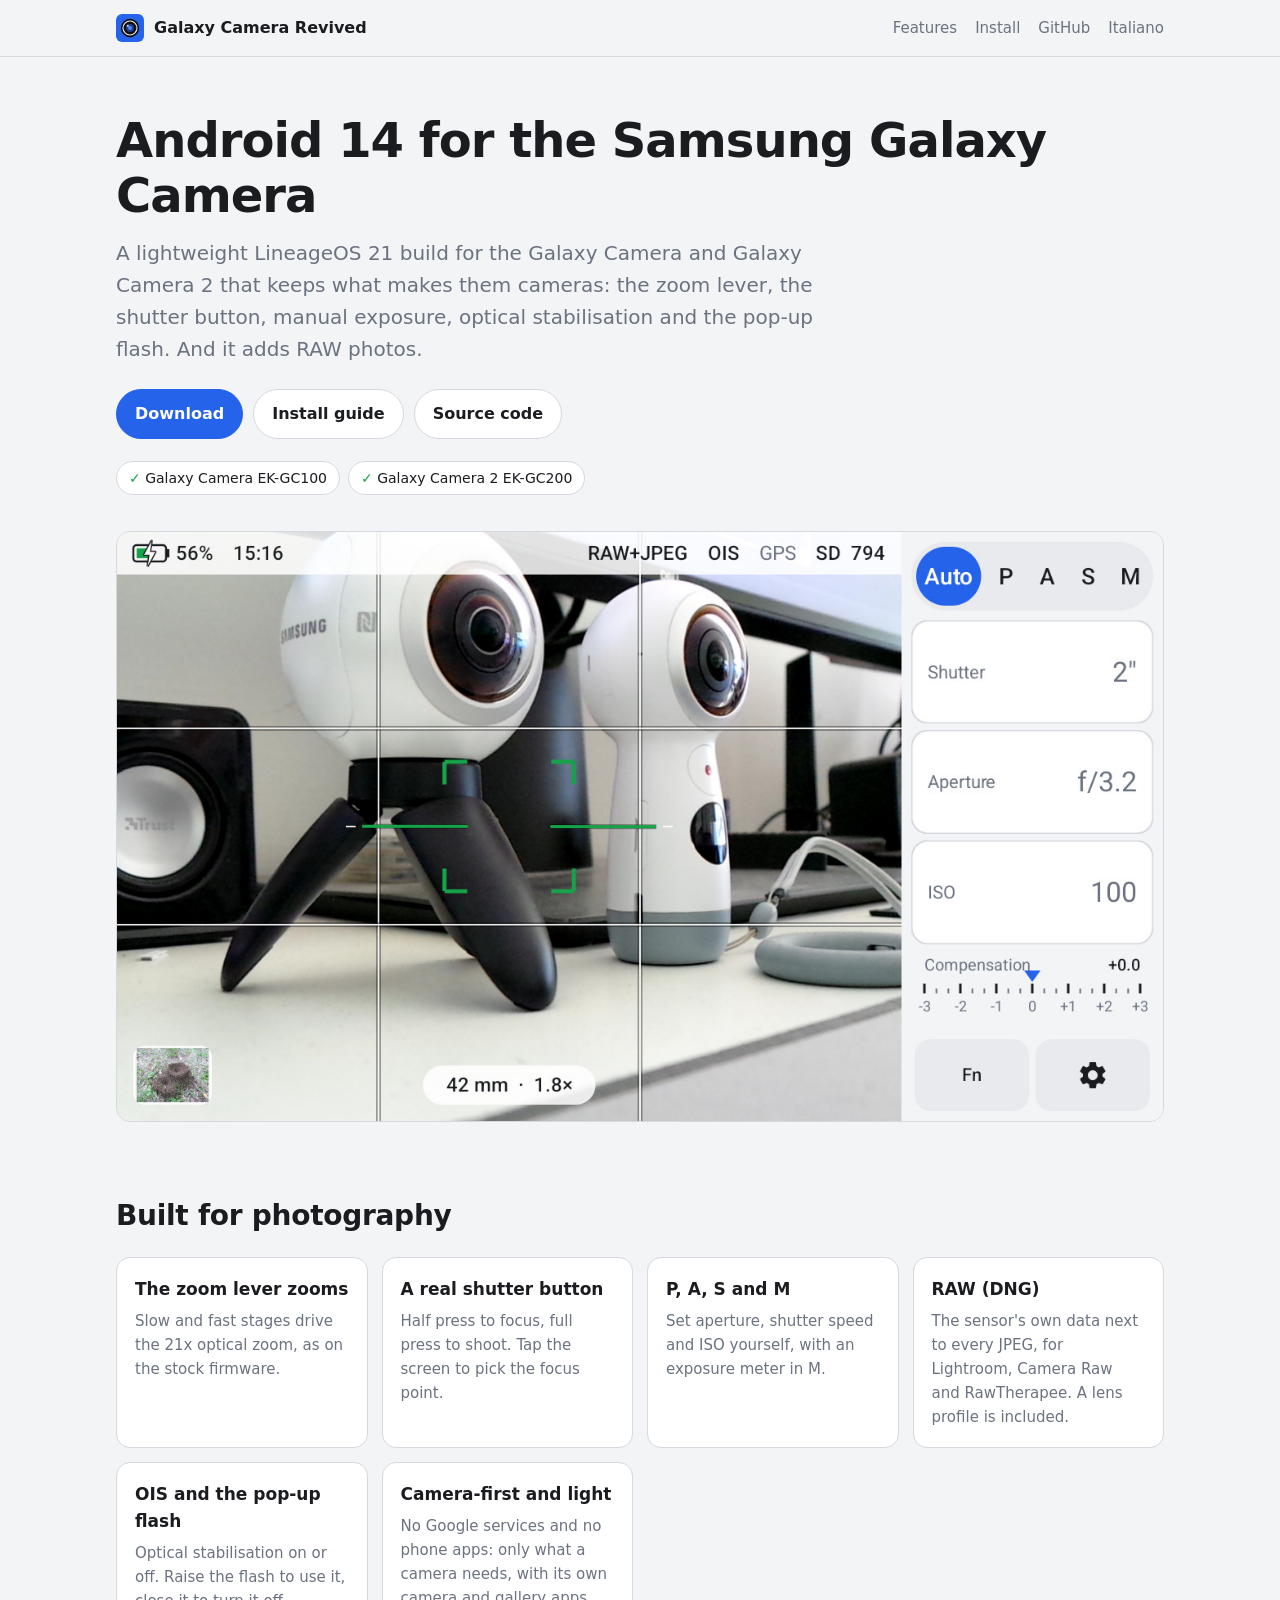
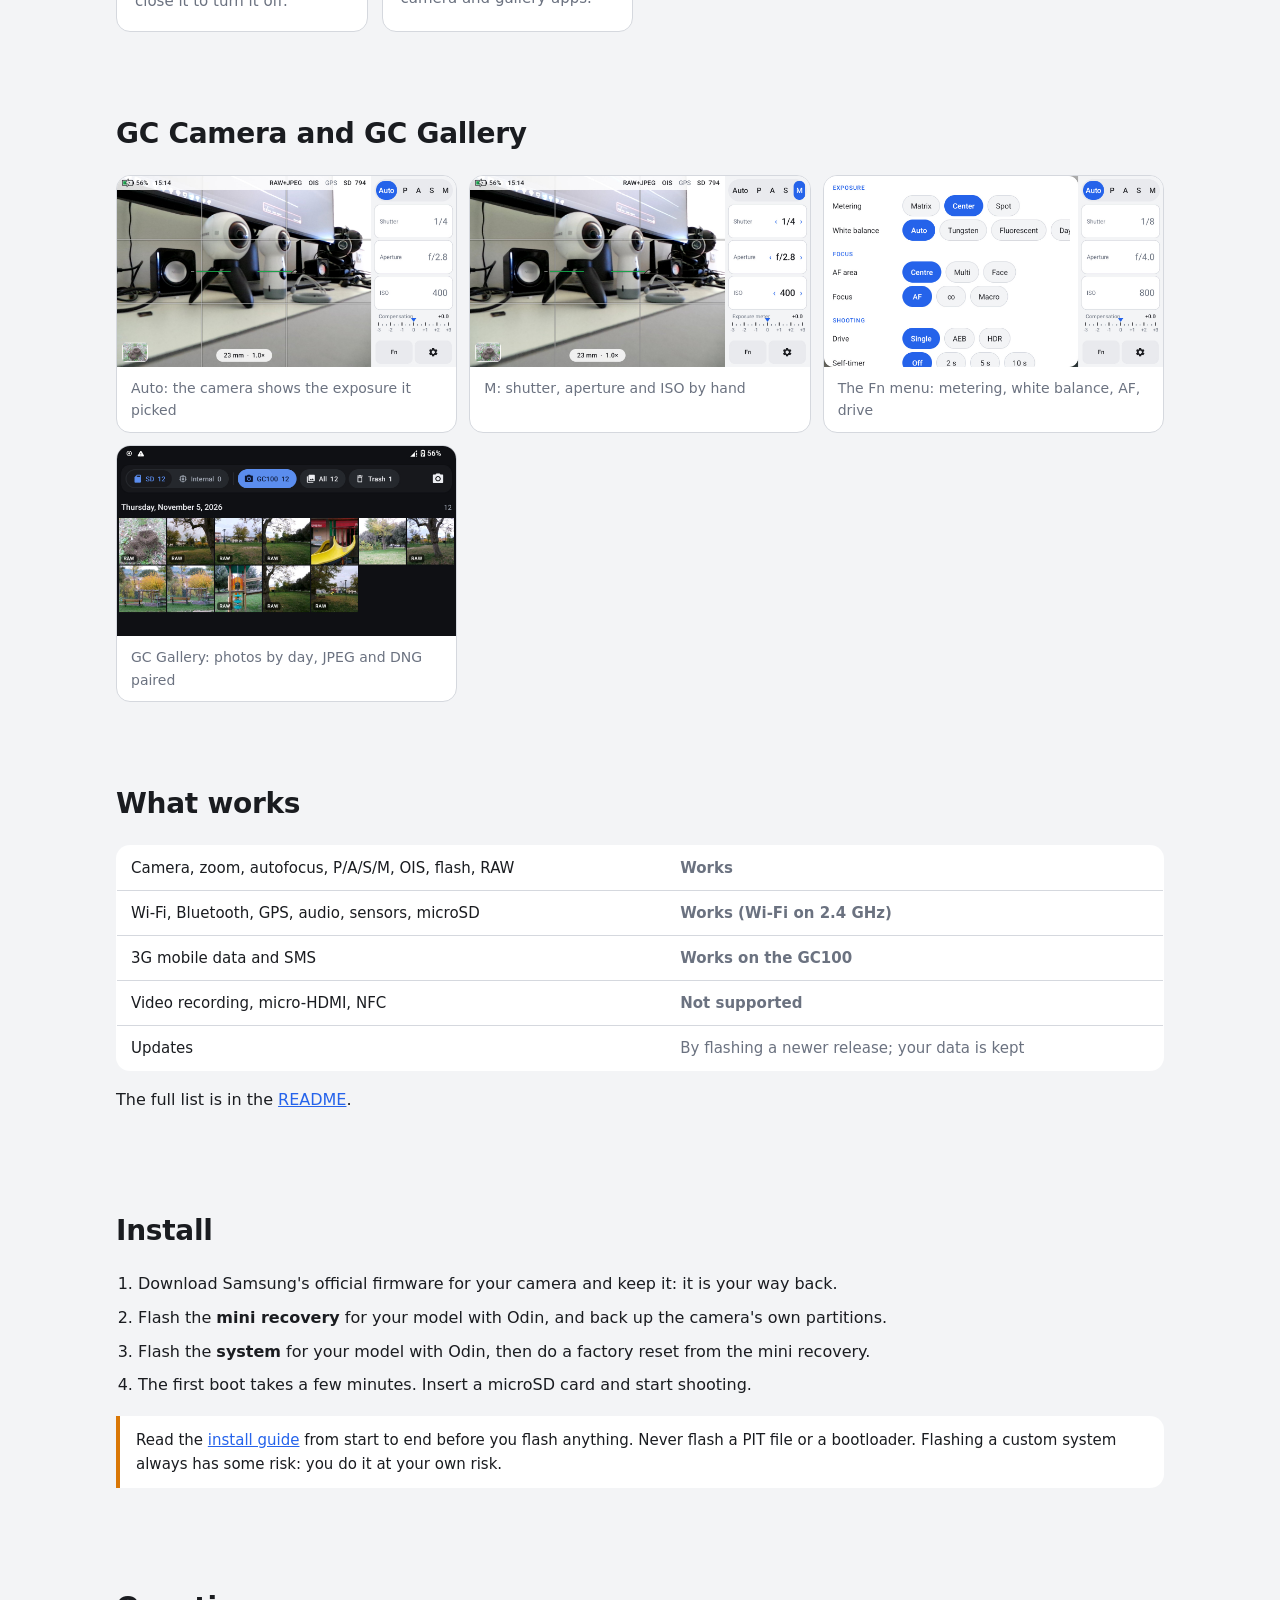
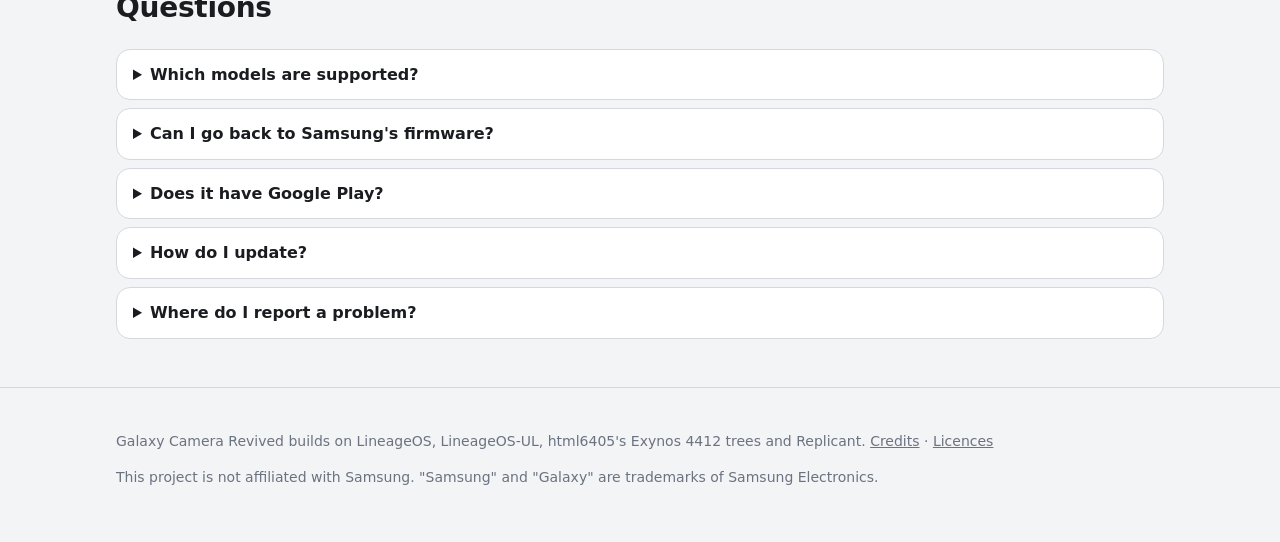
==== docs/index.html @ e8f49c90 "GitHub Pages site (English and Italian) and the social preview docs/index.html and docs/it/index.htm" ====
<!doctype html>
<html lang="en">
<head>
<meta charset="utf-8">
<meta name="viewport" content="width=device-width, initial-scale=1">
<title>Galaxy Camera Revived: Android 14 for the Samsung Galaxy Camera (EK-GC100, EK-GC200)</title>
<meta name="description" content="A free custom ROM that brings Android 14 (LineageOS 21) to the Samsung Galaxy Camera EK-GC100 and Galaxy Camera 2 EK-GC200: 21x optical zoom with the zoom lever, P/A/S/M, OIS, pop-up flash and RAW (DNG) photos.">
<link rel="canonical" href="https://simoneluconi.github.io/GalaxyCameraRevived/">
<link rel="alternate" hreflang="en" href="https://simoneluconi.github.io/GalaxyCameraRevived/">
<link rel="alternate" hreflang="it" href="https://simoneluconi.github.io/GalaxyCameraRevived/it/">
<link rel="alternate" hreflang="x-default" href="https://simoneluconi.github.io/GalaxyCameraRevived/">
<link rel="icon" href="icon.svg" type="image/svg+xml">
<link rel="stylesheet" href="style.css">
<meta property="og:type" content="website">
<meta property="og:title" content="Galaxy Camera Revived: Android 14 for the Samsung Galaxy Camera">
<meta property="og:description" content="LineageOS 21 for the Galaxy Camera EK-GC100 and Galaxy Camera 2 EK-GC200: 21x zoom, manual modes, OIS, RAW (DNG).">
<meta property="og:url" content="https://simoneluconi.github.io/GalaxyCameraRevived/">
<meta property="og:image" content="https://simoneluconi.github.io/GalaxyCameraRevived/social-preview.png">
<meta property="og:image:width" content="1280">
<meta property="og:image:height" content="640">
<meta property="og:locale" content="en_US">
<meta property="og:locale:alternate" content="it_IT">
<meta name="twitter:card" content="summary_large_image">
<meta name="twitter:title" content="Galaxy Camera Revived: Android 14 for the Samsung Galaxy Camera">
<meta name="twitter:description" content="LineageOS 21 for the EK-GC100 and EK-GC200: 21x zoom, manual modes, OIS, RAW (DNG).">
<meta name="twitter:image" content="https://simoneluconi.github.io/GalaxyCameraRevived/social-preview.png">
<script type="application/ld+json">
{
  "@context": "https://schema.org",
  "@type": "SoftwareApplication",
  "name": "Galaxy Camera Revived",
  "description": "A custom ROM (LineageOS 21, Android 14) for the Samsung Galaxy Camera EK-GC100 and Galaxy Camera 2 EK-GC200, with its own camera and gallery apps and RAW (DNG) support.",
  "applicationCategory": "OperatingSystem",
  "operatingSystem": "Android 14 (LineageOS 21)",
  "softwareVersion": "20261112",
  "url": "https://simoneluconi.github.io/GalaxyCameraRevived/",
  "downloadUrl": "https://github.com/simoneluconi/GalaxyCameraRevived/releases/latest",
  "codeRepository": "https://github.com/simoneluconi/GalaxyCameraRevived",
  "offers": { "@type": "Offer", "price": "0", "priceCurrency": "EUR" },
  "author": { "@type": "Person", "name": "Simone Luconi", "url": "https://github.com/simoneluconi" }
}
</script>
<script type="application/ld+json">
{
  "@context": "https://schema.org",
  "@type": "FAQPage",
  "mainEntity": [
    { "@type": "Question", "name": "Which Galaxy Camera models are supported?",
      "acceptedAnswer": { "@type": "Answer", "text": "The Galaxy Camera EK-GC100 and the Galaxy Camera 2 EK-GC200. Each has its own files. The GC110 and GC120 are not supported." } },
    { "@type": "Question", "name": "Can I go back to Samsung's firmware?",
      "acceptedAnswer": { "@type": "Answer", "text": "Yes. Samsung's official firmware can be flashed back with Odin at any time. The install guide explains how, and asks you to back up the camera's own partitions first." } },
    { "@type": "Question", "name": "Does it have Google Play?",
      "acceptedAnswer": { "@type": "Answer", "text": "No. There are no Google services and no app store; other apps install as APK files." } },
    { "@type": "Question", "name": "How do I update?",
      "acceptedAnswer": { "@type": "Answer", "text": "Flash the new system package for your model with Odin. Photos, apps and settings are kept." } },
    { "@type": "Question", "name": "Can it shoot RAW?",
      "acceptedAnswer": { "@type": "Answer", "text": "Yes. GC Camera can save a DNG next to every JPEG. The DNGs open in Lightroom, Camera Raw and RawTherapee, and a lens profile is provided." } }
  ]
}
</script>
</head>
<body>
<header class="top">
  <div class="wrap">
    <a class="brand" href="./"><img src="icon.svg" alt="">Galaxy Camera Revived</a>
    <nav>
      <a class="hide-sm" href="#features">Features</a>
      <a class="hide-sm" href="#install">Install</a>
      <a href="https://github.com/simoneluconi/GalaxyCameraRevived">GitHub</a>
      <a href="it/" hreflang="it" lang="it">Italiano</a>
    </nav>
  </div>
</header>

<main class="wrap">
  <section class="hero">
    <h1>Android 14 for the Samsung Galaxy Camera</h1>
    <p class="lead">A lightweight LineageOS 21 build for the Galaxy Camera and Galaxy Camera 2 that keeps what makes them cameras: the zoom lever, the shutter button, manual exposure, optical stabilisation and the pop-up flash. And it adds RAW photos.</p>
    <div class="buttons">
      <a class="btn primary" href="https://github.com/simoneluconi/GalaxyCameraRevived/releases/latest">Download</a>
      <a class="btn" href="https://github.com/simoneluconi/GalaxyCameraRevived/blob/main/docs/INSTALL.md">Install guide</a>
      <a class="btn" href="https://github.com/simoneluconi/GalaxyCameraRevived">Source code</a>
    </div>
    <div class="models">
      <span class="chip"><b>✓</b> Galaxy Camera EK-GC100</span>
      <span class="chip"><b>✓</b> Galaxy Camera 2 EK-GC200</span>
    </div>
    <div class="shot-hero"><img src="screenshots/camera-zoom.jpg" alt="GC Camera zoomed in with focus locked, on a Galaxy Camera running Galaxy Camera Revived" width="1280" height="720"></div>
  </section>

  <section id="features">
    <h2>Built for photography</h2>
    <div class="grid">
      <div class="card"><h3>The zoom lever zooms</h3><p>Slow and fast stages drive the 21x optical zoom, as on the stock firmware.</p></div>
      <div class="card"><h3>A real shutter button</h3><p>Half press to focus, full press to shoot. Tap the screen to pick the focus point.</p></div>
      <div class="card"><h3>P, A, S and M</h3><p>Set aperture, shutter speed and ISO yourself, with an exposure meter in M.</p></div>
      <div class="card"><h3>RAW (DNG)</h3><p>The sensor's own data next to every JPEG, for Lightroom, Camera Raw and RawTherapee. A lens profile is included.</p></div>
      <div class="card"><h3>OIS and the pop-up flash</h3><p>Optical stabilisation on or off. Raise the flash to use it, close it to turn it off.</p></div>
      <div class="card"><h3>Camera-first and light</h3><p>No Google services and no phone apps: only what a camera needs, with its own camera and gallery apps.</p></div>
    </div>
  </section>

  <section id="screenshots">
    <h2>GC Camera and GC Gallery</h2>
    <div class="shots">
      <figure><img src="screenshots/camera-auto.jpg" alt="GC Camera in Auto mode" loading="lazy" width="1280" height="720"><figcaption>Auto: the camera shows the exposure it picked</figcaption></figure>
      <figure><img src="screenshots/camera-manual.jpg" alt="GC Camera in manual mode" loading="lazy" width="1280" height="720"><figcaption>M: shutter, aperture and ISO by hand</figcaption></figure>
      <figure><img src="screenshots/camera-fn.jpg" alt="The Fn menu of GC Camera" loading="lazy" width="1280" height="720"><figcaption>The Fn menu: metering, white balance, AF, drive</figcaption></figure>
      <figure><img src="screenshots/gallery-grid.jpg" alt="GC Gallery photo grid" loading="lazy" width="1280" height="720"><figcaption>GC Gallery: photos by day, JPEG and DNG paired</figcaption></figure>
    </div>
  </section>

  <section id="status">
    <h2>What works</h2>
    <table class="status">
      <tr><td>Camera, zoom, autofocus, P/A/S/M, OIS, flash, RAW</td><td class="ok">Works</td></tr>
      <tr><td>Wi-Fi, Bluetooth, GPS, audio, sensors, microSD</td><td class="ok">Works (Wi-Fi on 2.4 GHz)</td></tr>
      <tr><td>3G mobile data and SMS</td><td class="ok">Works on the GC100</td></tr>
      <tr><td>Video recording, micro-HDMI, NFC</td><td class="no">Not supported</td></tr>
      <tr><td>Updates</td><td>By flashing a newer release; your data is kept</td></tr>
    </table>
    <p>The full list is in the <a href="https://github.com/simoneluconi/GalaxyCameraRevived#what-works">README</a>.</p>
  </section>

  <section id="install">
    <h2>Install</h2>
    <ol class="steps">
      <li>Download Samsung's official firmware for your camera and keep it: it is your way back.</li>
      <li>Flash the <b>mini recovery</b> for your model with Odin, and back up the camera's own partitions.</li>
      <li>Flash the <b>system</b> for your model with Odin, then do a factory reset from the mini recovery.</li>
      <li>The first boot takes a few minutes. Insert a microSD card and start shooting.</li>
    </ol>
    <div class="note">Read the <a href="https://github.com/simoneluconi/GalaxyCameraRevived/blob/main/docs/INSTALL.md">install guide</a> from start to end before you flash anything. Never flash a PIT file or a bootloader. Flashing a custom system always has some risk: you do it at your own risk.</div>
  </section>

  <section id="faq">
    <h2>Questions</h2>
    <details><summary>Which models are supported?</summary><p>The Galaxy Camera EK-GC100 and the Galaxy Camera 2 EK-GC200. Each has its own files: never flash one model's files on the other. The GC110 and GC120 are not supported.</p></details>
    <details><summary>Can I go back to Samsung's firmware?</summary><p>Yes, with Odin, at any time. The install guide explains how.</p></details>
    <details><summary>Does it have Google Play?</summary><p>No. There are no Google services and no app store; other apps install as APK files.</p></details>
    <details><summary>How do I update?</summary><p>Flash the new system package for your model with Odin. Photos, apps and settings are kept.</p></details>
    <details><summary>Where do I report a problem?</summary><p>Open an <a href="https://github.com/simoneluconi/GalaxyCameraRevived/issues">issue on GitHub</a>, with your model and the steps that lead to it.</p></details>
  </section>
</main>

<footer>
  <div class="wrap">
    <p>Galaxy Camera Revived builds on LineageOS, LineageOS-UL, html6405's Exynos 4412 trees and Replicant. <a href="https://github.com/simoneluconi/GalaxyCameraRevived#credits">Credits</a> · <a href="https://github.com/simoneluconi/GalaxyCameraRevived#licences">Licences</a></p>
    <p>This project is not affiliated with Samsung. "Samsung" and "Galaxy" are trademarks of Samsung Electronics.</p>
  </div>
</footer>
</body>
</html>
---- docs/style.css ----
:root {
  --bg: #f3f4f6;
  --surface: #ffffff;
  --surface-2: #e8eaee;
  --text: #1a1c20;
  --muted: #6b7280;
  --line: #d5d8de;
  --accent: #2563eb;
  --on-accent: #ffffff;
  --ok: #16a34a;
  --warn: #d97706;
  --radius: 14px;
  --max: 1080px;
}
@media (prefers-color-scheme: dark) {
  :root {
    --bg: #0f1013;
    --surface: #181a1e;
    --surface-2: #25282d;
    --text: #e8eaee;
    --muted: #9ca3af;
    --line: #2f3338;
    --accent: #4f86f7;
    --ok: #22c55e;
    --warn: #f59e0b;
  }
}
* { box-sizing: border-box; }
html { scroll-behavior: smooth; }
body {
  margin: 0;
  background: var(--bg);
  color: var(--text);
  font: 16px/1.6 system-ui, -apple-system, "Segoe UI", Roboto, "Helvetica Neue", Arial, sans-serif;
}
a { color: var(--accent); }
img { max-width: 100%; height: auto; display: block; }
.wrap { max-width: var(--max); margin: 0 auto; padding: 0 16px; }

header.top {
  position: sticky; top: 0; z-index: 10;
  background: color-mix(in srgb, var(--bg) 88%, transparent);
  backdrop-filter: blur(8px);
  border-bottom: 1px solid var(--line);
}
header.top .wrap { display: flex; align-items: center; gap: 12px; height: 56px; }
.brand { display: flex; align-items: center; gap: 10px; font-weight: 700; color: var(--text); text-decoration: none; }
.brand img { width: 28px; height: 28px; }
nav { margin-left: auto; display: flex; gap: 18px; font-size: 15px; }
nav a { color: var(--muted); text-decoration: none; }
nav a:hover { color: var(--text); }
@media (max-width: 640px) { nav .hide-sm { display: none; } }

.hero { padding: 56px 0 32px; }
.hero h1 { font-size: clamp(30px, 5vw, 48px); line-height: 1.15; margin: 0 0 14px; letter-spacing: -0.02em; }
.hero p.lead { font-size: clamp(17px, 2.2vw, 20px); color: var(--muted); max-width: 720px; margin: 0 0 24px; }
.buttons { display: flex; flex-wrap: wrap; gap: 10px; }
.btn {
  display: inline-flex; align-items: center; gap: 8px;
  padding: 11px 18px; border-radius: 999px; font-weight: 600; text-decoration: none;
  border: 1px solid var(--line); color: var(--text); background: var(--surface);
}
.btn.primary { background: var(--accent); color: var(--on-accent); border-color: var(--accent); }
.models { display: flex; flex-wrap: wrap; gap: 8px; margin-top: 22px; }
.chip {
  font-size: 14px; padding: 5px 12px; border-radius: 999px;
  background: var(--surface); border: 1px solid var(--line);
}
.chip b { color: var(--ok); }

.shot-hero { margin-top: 36px; border-radius: var(--radius); overflow: hidden; border: 1px solid var(--line); }

section { padding: 40px 0; }
section h2 { font-size: 28px; margin: 0 0 18px; letter-spacing: -0.01em; }
.grid { display: grid; gap: 14px; grid-template-columns: repeat(auto-fit, minmax(240px, 1fr)); }
.card {
  background: var(--surface); border: 1px solid var(--line); border-radius: var(--radius);
  padding: 18px;
}
.card h3 { margin: 0 0 6px; font-size: 17px; }
.card p { margin: 0; color: var(--muted); font-size: 15px; }

.shots { display: grid; gap: 12px; grid-template-columns: repeat(auto-fit, minmax(300px, 1fr)); }
.shots figure { margin: 0; background: var(--surface); border: 1px solid var(--line); border-radius: var(--radius); overflow: hidden; }
.shots figcaption { padding: 10px 14px; font-size: 14px; color: var(--muted); }

table.status { width: 100%; border-collapse: collapse; background: var(--surface); border: 1px solid var(--line); border-radius: var(--radius); overflow: hidden; }
table.status td { padding: 10px 14px; border-top: 1px solid var(--line); vertical-align: top; font-size: 15px; }
table.status tr:first-child td { border-top: 0; }
table.status td:last-child { color: var(--muted); }
.ok { color: var(--ok); font-weight: 600; }
.no { color: var(--warn); font-weight: 600; }

ol.steps { padding-left: 22px; }
ol.steps li { margin: 8px 0; }
.note {
  border-left: 4px solid var(--warn); background: var(--surface); padding: 12px 16px;
  border-radius: 0 var(--radius) var(--radius) 0; margin: 18px 0; font-size: 15px;
}
details { background: var(--surface); border: 1px solid var(--line); border-radius: var(--radius); padding: 12px 16px; margin: 8px 0; }
summary { cursor: pointer; font-weight: 600; }
details p { margin: 8px 0 2px; color: var(--muted); }

footer { border-top: 1px solid var(--line); padding: 28px 0 40px; color: var(--muted); font-size: 14px; }
footer a { color: var(--muted); }
code { background: var(--surface-2); padding: 1px 6px; border-radius: 6px; font-size: 0.92em; }
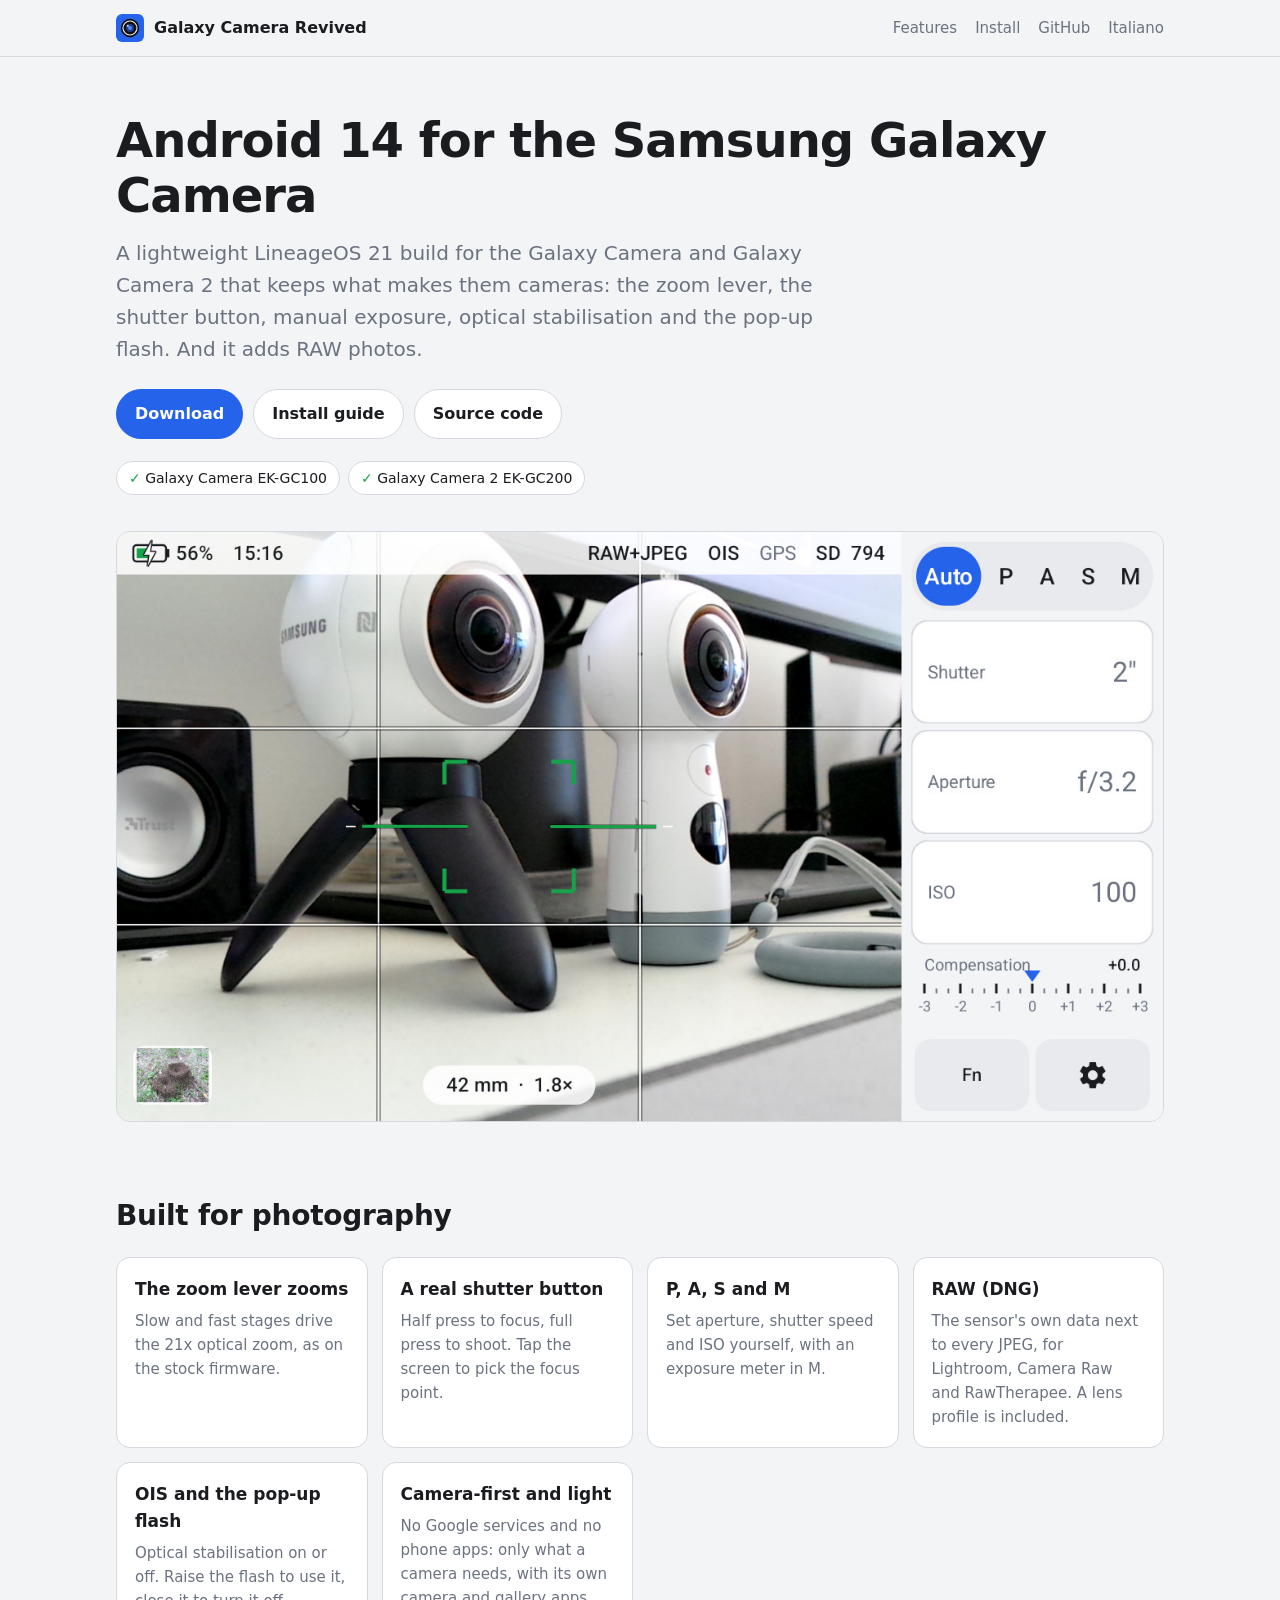
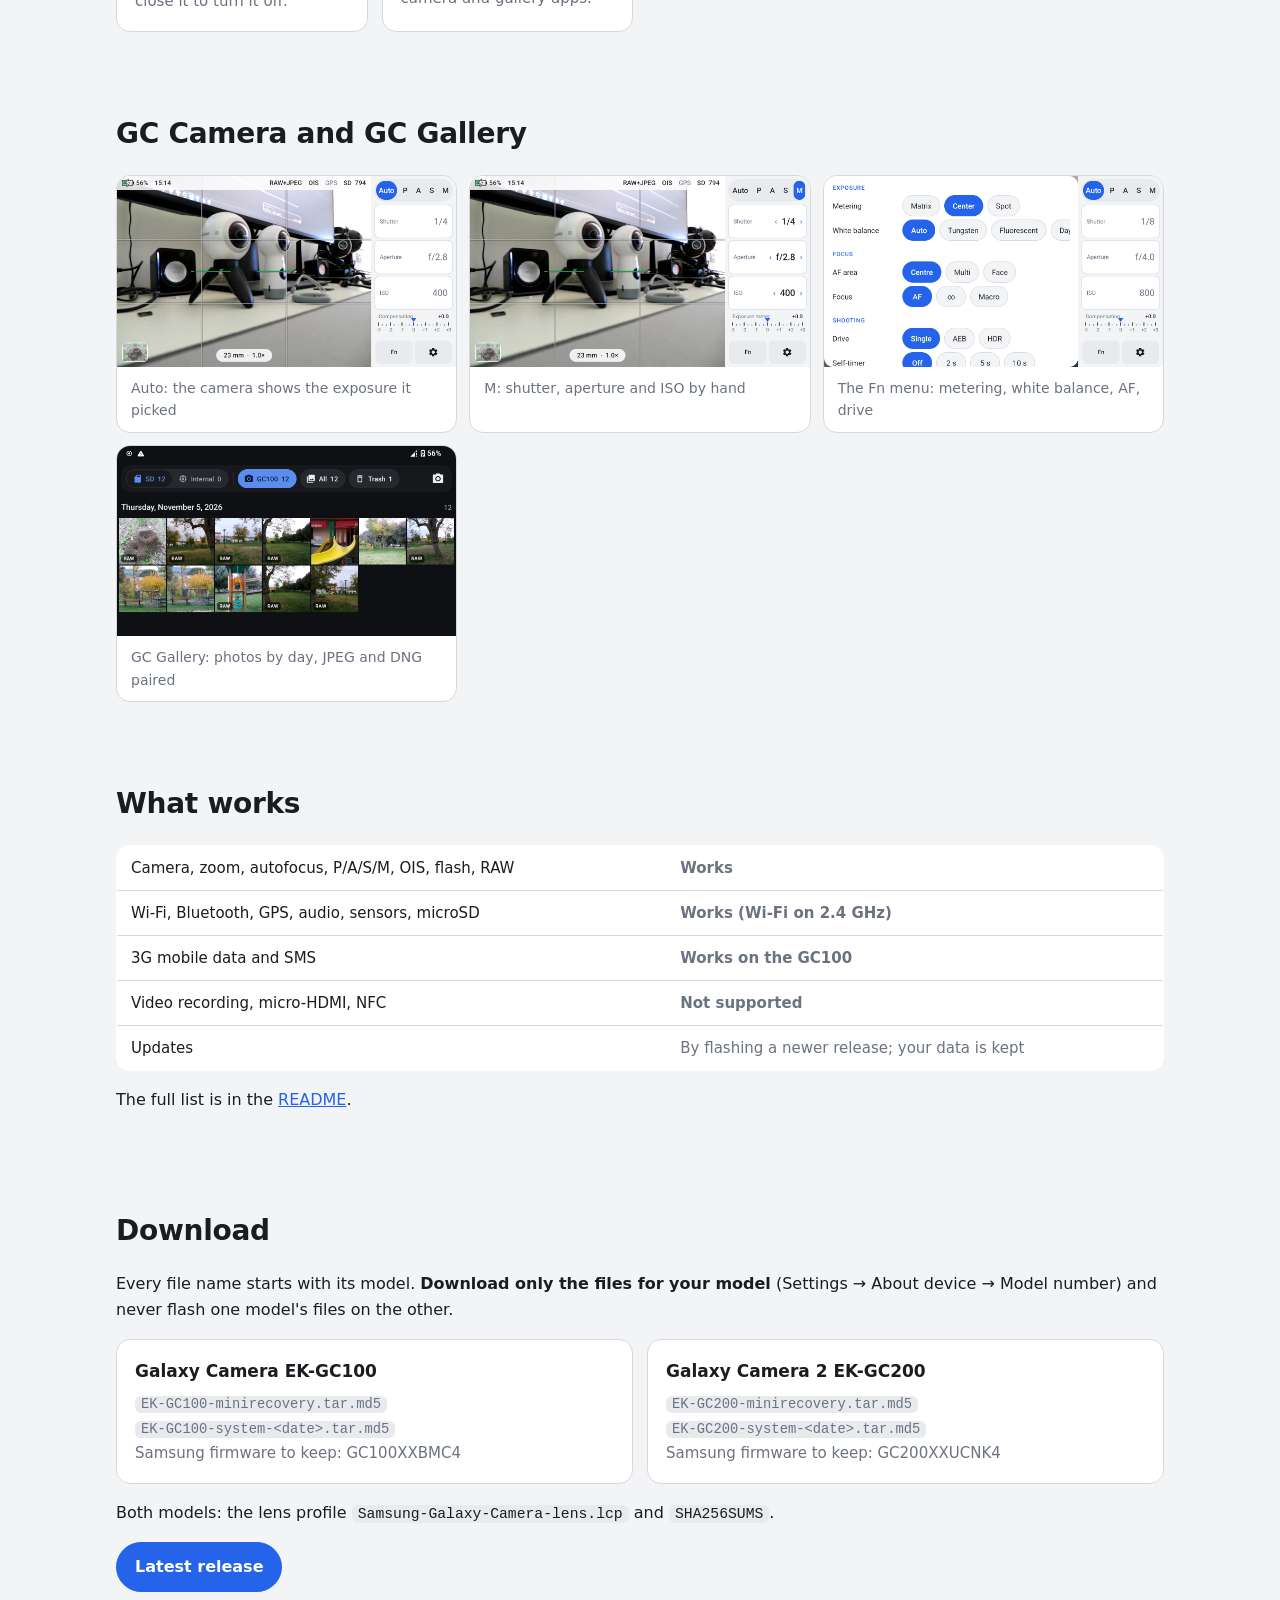
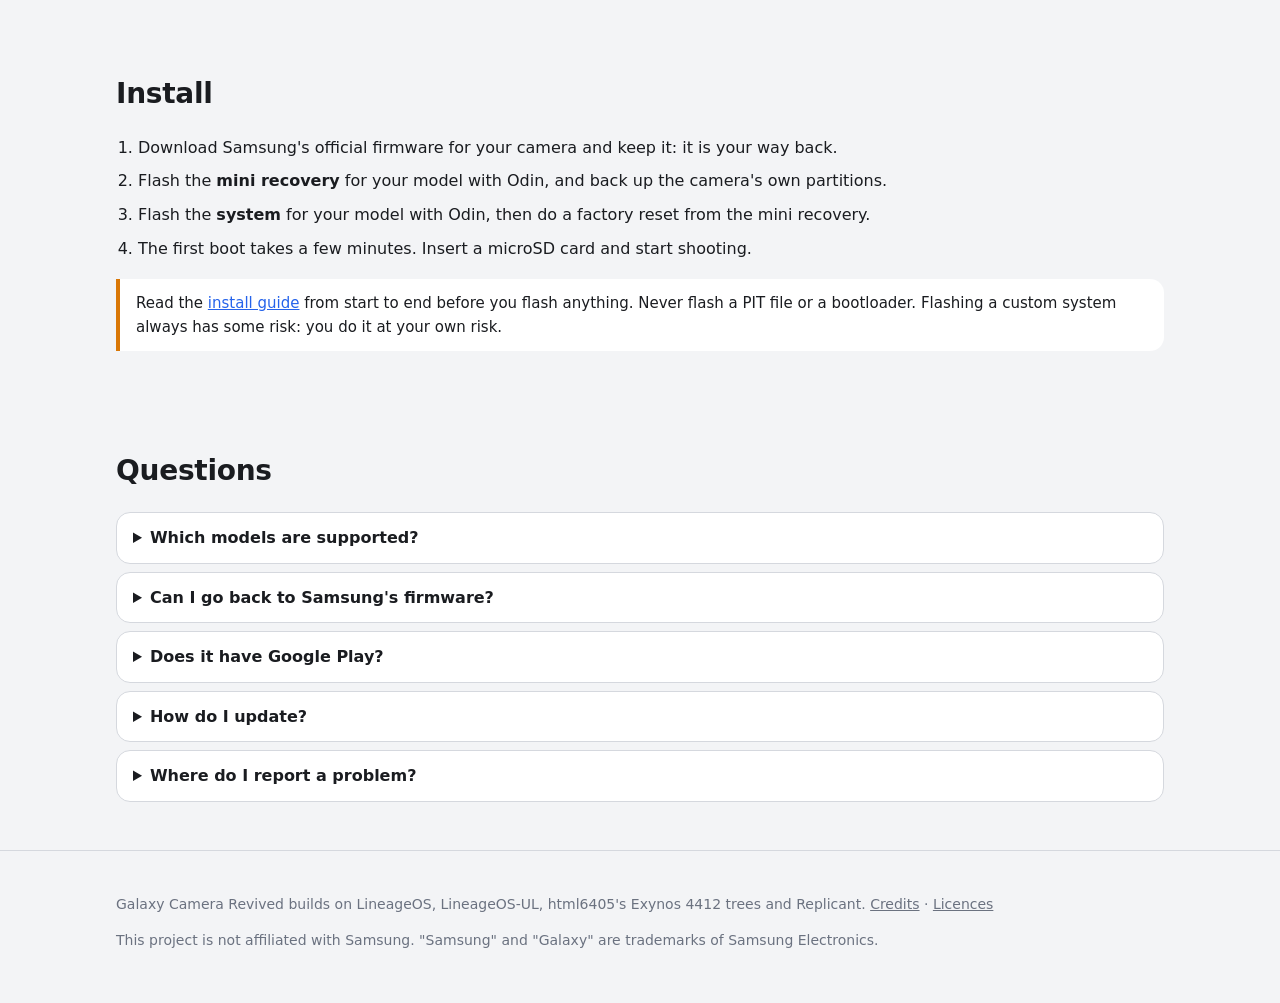
==== commit f0a32294: "Release files named by model, kept apart in every doc The release files now start with their model: " ====
--- a/docs/index.html
+++ b/docs/index.html
@@ -77,7 +77,7 @@
     <h1>Android 14 for the Samsung Galaxy Camera</h1>
     <p class="lead">A lightweight LineageOS 21 build for the Galaxy Camera and Galaxy Camera 2 that keeps what makes them cameras: the zoom lever, the shutter button, manual exposure, optical stabilisation and the pop-up flash. And it adds RAW photos.</p>
     <div class="buttons">
-      <a class="btn primary" href="https://github.com/simoneluconi/GalaxyCameraRevived/releases/latest">Download</a>
+      <a class="btn primary" href="#download">Download</a>
       <a class="btn" href="https://github.com/simoneluconi/GalaxyCameraRevived/blob/main/docs/INSTALL.md">Install guide</a>
       <a class="btn" href="https://github.com/simoneluconi/GalaxyCameraRevived">Source code</a>
     </div>
@@ -122,6 +122,17 @@
     <p>The full list is in the <a href="https://github.com/simoneluconi/GalaxyCameraRevived#what-works">README</a>.</p>
   </section>
 
+  <section id="download">
+    <h2>Download</h2>
+    <p>Every file name starts with its model. <b>Download only the files for your model</b> (Settings → About device → Model number) and never flash one model's files on the other.</p>
+    <div class="grid">
+      <div class="card"><h3>Galaxy Camera EK-GC100</h3><p><code>EK-GC100-minirecovery.tar.md5</code><br><code>EK-GC100-system-&lt;date&gt;.tar.md5</code><br>Samsung firmware to keep: GC100XXBMC4</p></div>
+      <div class="card"><h3>Galaxy Camera 2 EK-GC200</h3><p><code>EK-GC200-minirecovery.tar.md5</code><br><code>EK-GC200-system-&lt;date&gt;.tar.md5</code><br>Samsung firmware to keep: GC200XXUCNK4</p></div>
+    </div>
+    <p>Both models: the lens profile <code>Samsung-Galaxy-Camera-lens.lcp</code> and <code>SHA256SUMS</code>.</p>
+    <div class="buttons"><a class="btn primary" href="https://github.com/simoneluconi/GalaxyCameraRevived/releases/latest">Latest release</a></div>
+  </section>
+
   <section id="install">
     <h2>Install</h2>
     <ol class="steps">
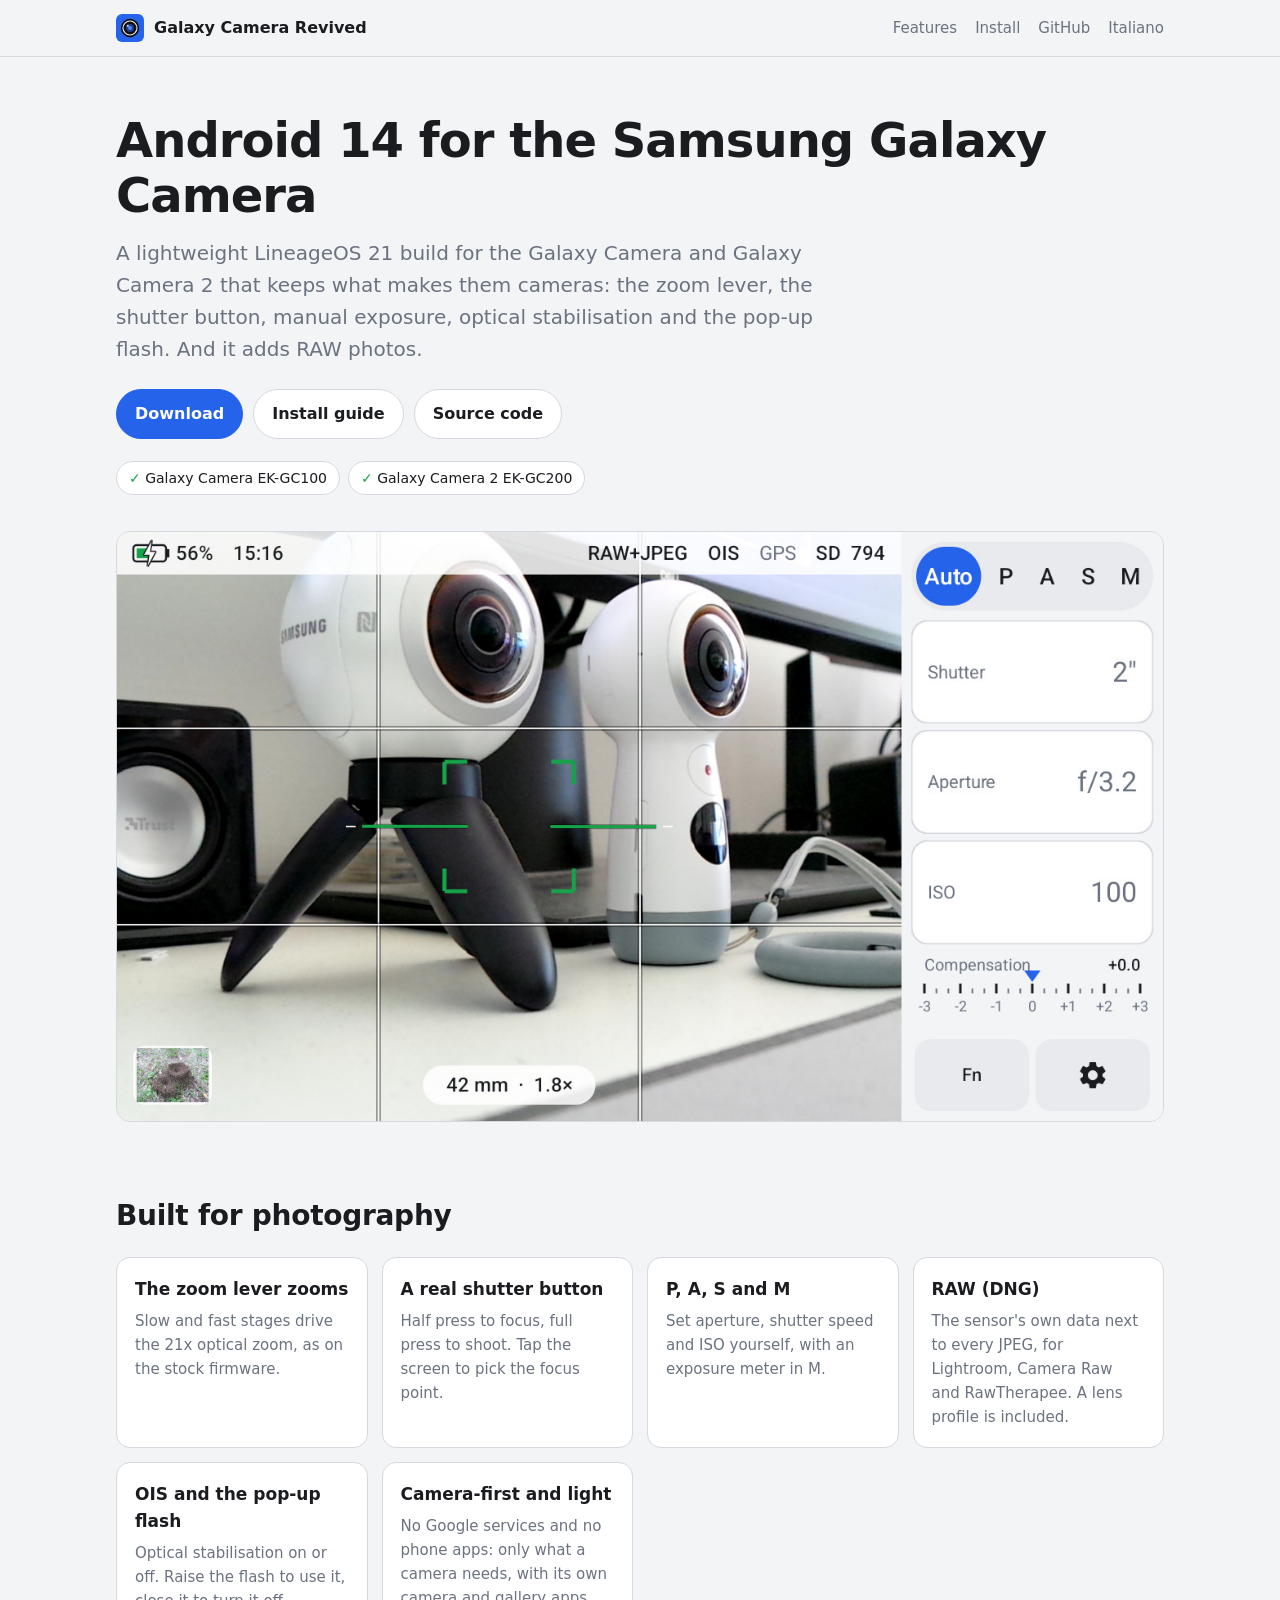
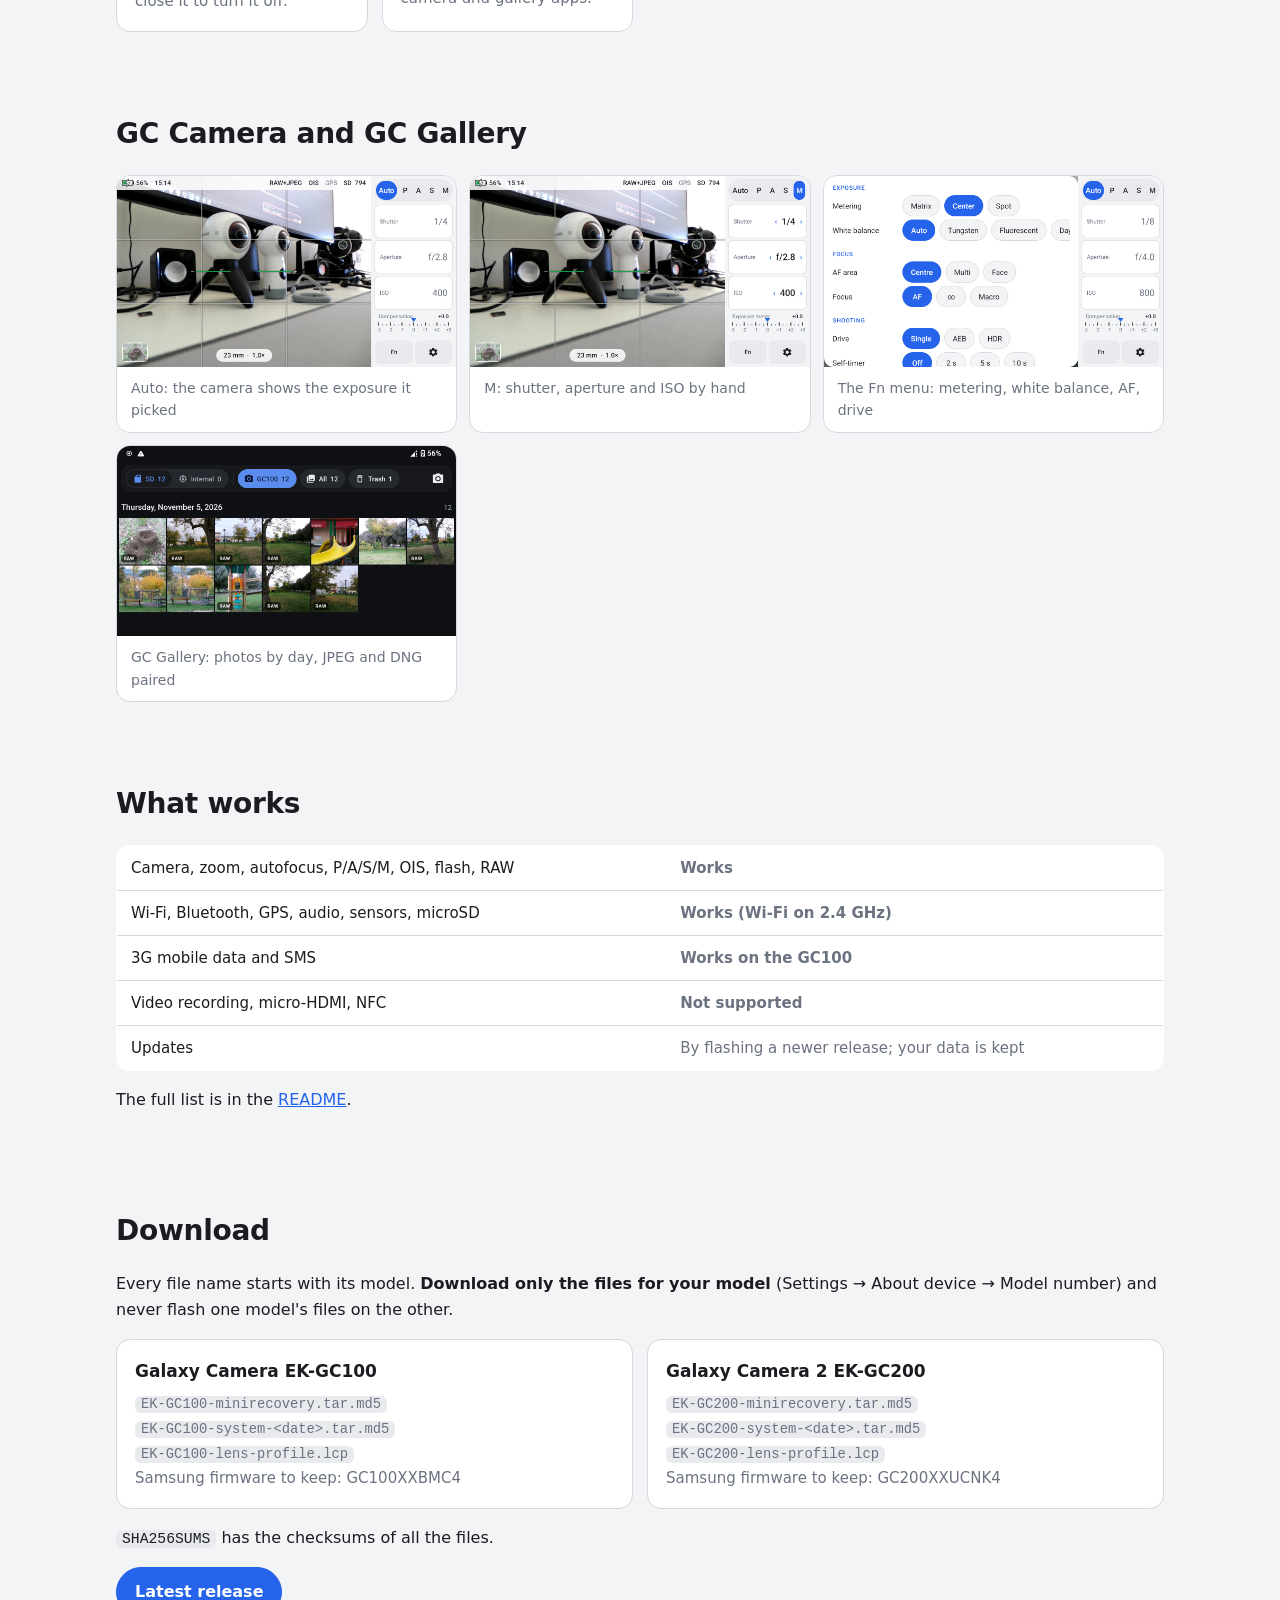
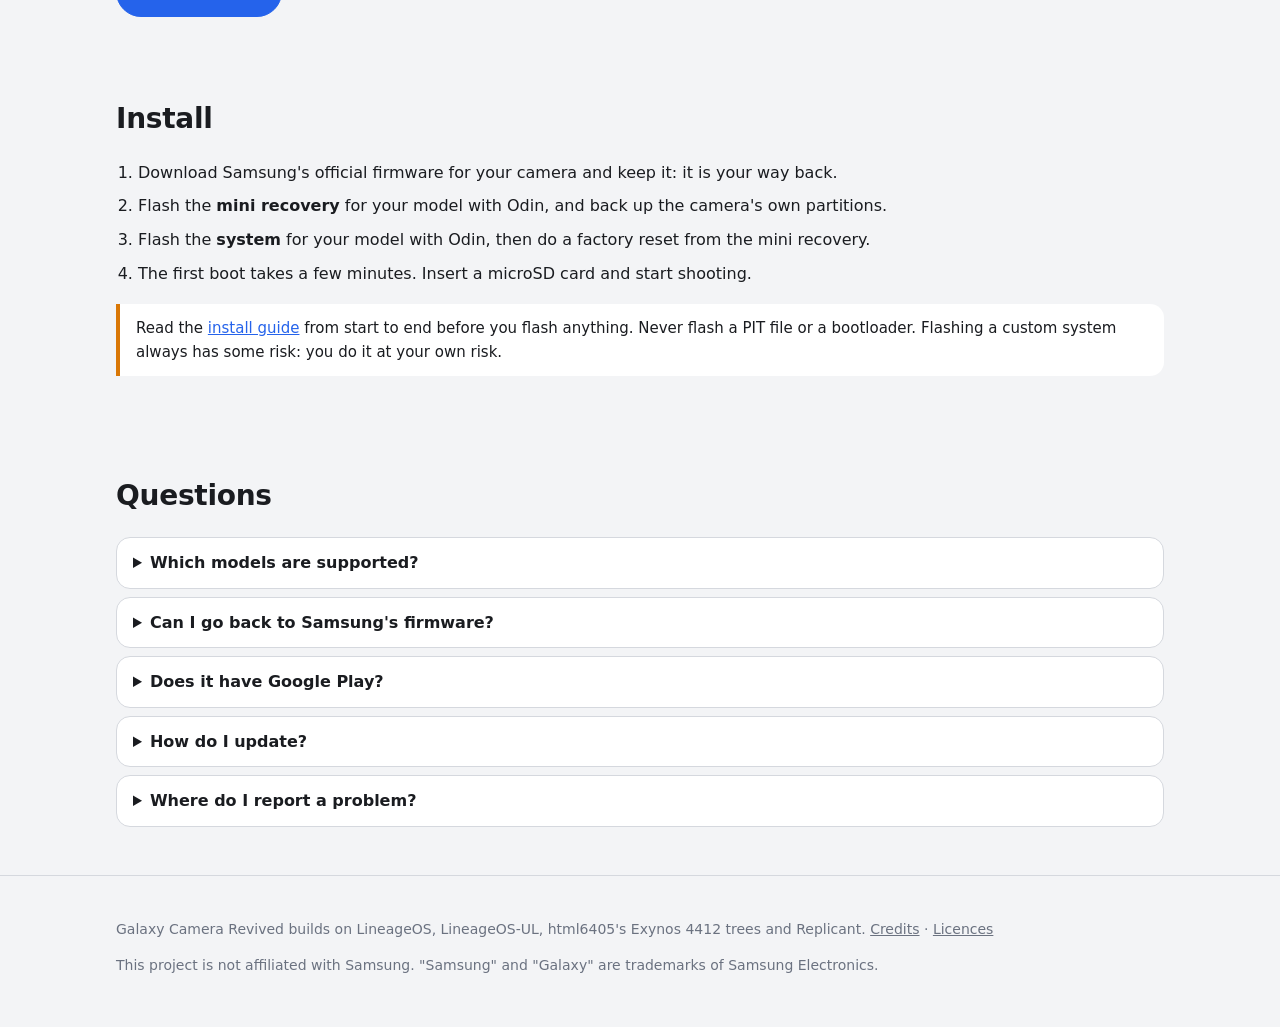
==== commit 462ee146: "Lens profiles for both cameras: EK-GC100 and EK-GC200 tools/gc100-lcp.py takes --camera: the EK-GC20" ====
--- a/docs/index.html
+++ b/docs/index.html
@@ -126,10 +126,10 @@
     <h2>Download</h2>
     <p>Every file name starts with its model. <b>Download only the files for your model</b> (Settings → About device → Model number) and never flash one model's files on the other.</p>
     <div class="grid">
-      <div class="card"><h3>Galaxy Camera EK-GC100</h3><p><code>EK-GC100-minirecovery.tar.md5</code><br><code>EK-GC100-system-&lt;date&gt;.tar.md5</code><br>Samsung firmware to keep: GC100XXBMC4</p></div>
-      <div class="card"><h3>Galaxy Camera 2 EK-GC200</h3><p><code>EK-GC200-minirecovery.tar.md5</code><br><code>EK-GC200-system-&lt;date&gt;.tar.md5</code><br>Samsung firmware to keep: GC200XXUCNK4</p></div>
+      <div class="card"><h3>Galaxy Camera EK-GC100</h3><p><code>EK-GC100-minirecovery.tar.md5</code><br><code>EK-GC100-system-&lt;date&gt;.tar.md5</code><br><code>EK-GC100-lens-profile.lcp</code><br>Samsung firmware to keep: GC100XXBMC4</p></div>
+      <div class="card"><h3>Galaxy Camera 2 EK-GC200</h3><p><code>EK-GC200-minirecovery.tar.md5</code><br><code>EK-GC200-system-&lt;date&gt;.tar.md5</code><br><code>EK-GC200-lens-profile.lcp</code><br>Samsung firmware to keep: GC200XXUCNK4</p></div>
     </div>
-    <p>Both models: the lens profile <code>Samsung-Galaxy-Camera-lens.lcp</code> and <code>SHA256SUMS</code>.</p>
+    <p><code>SHA256SUMS</code> has the checksums of all the files.</p>
     <div class="buttons"><a class="btn primary" href="https://github.com/simoneluconi/GalaxyCameraRevived/releases/latest">Latest release</a></div>
   </section>
 
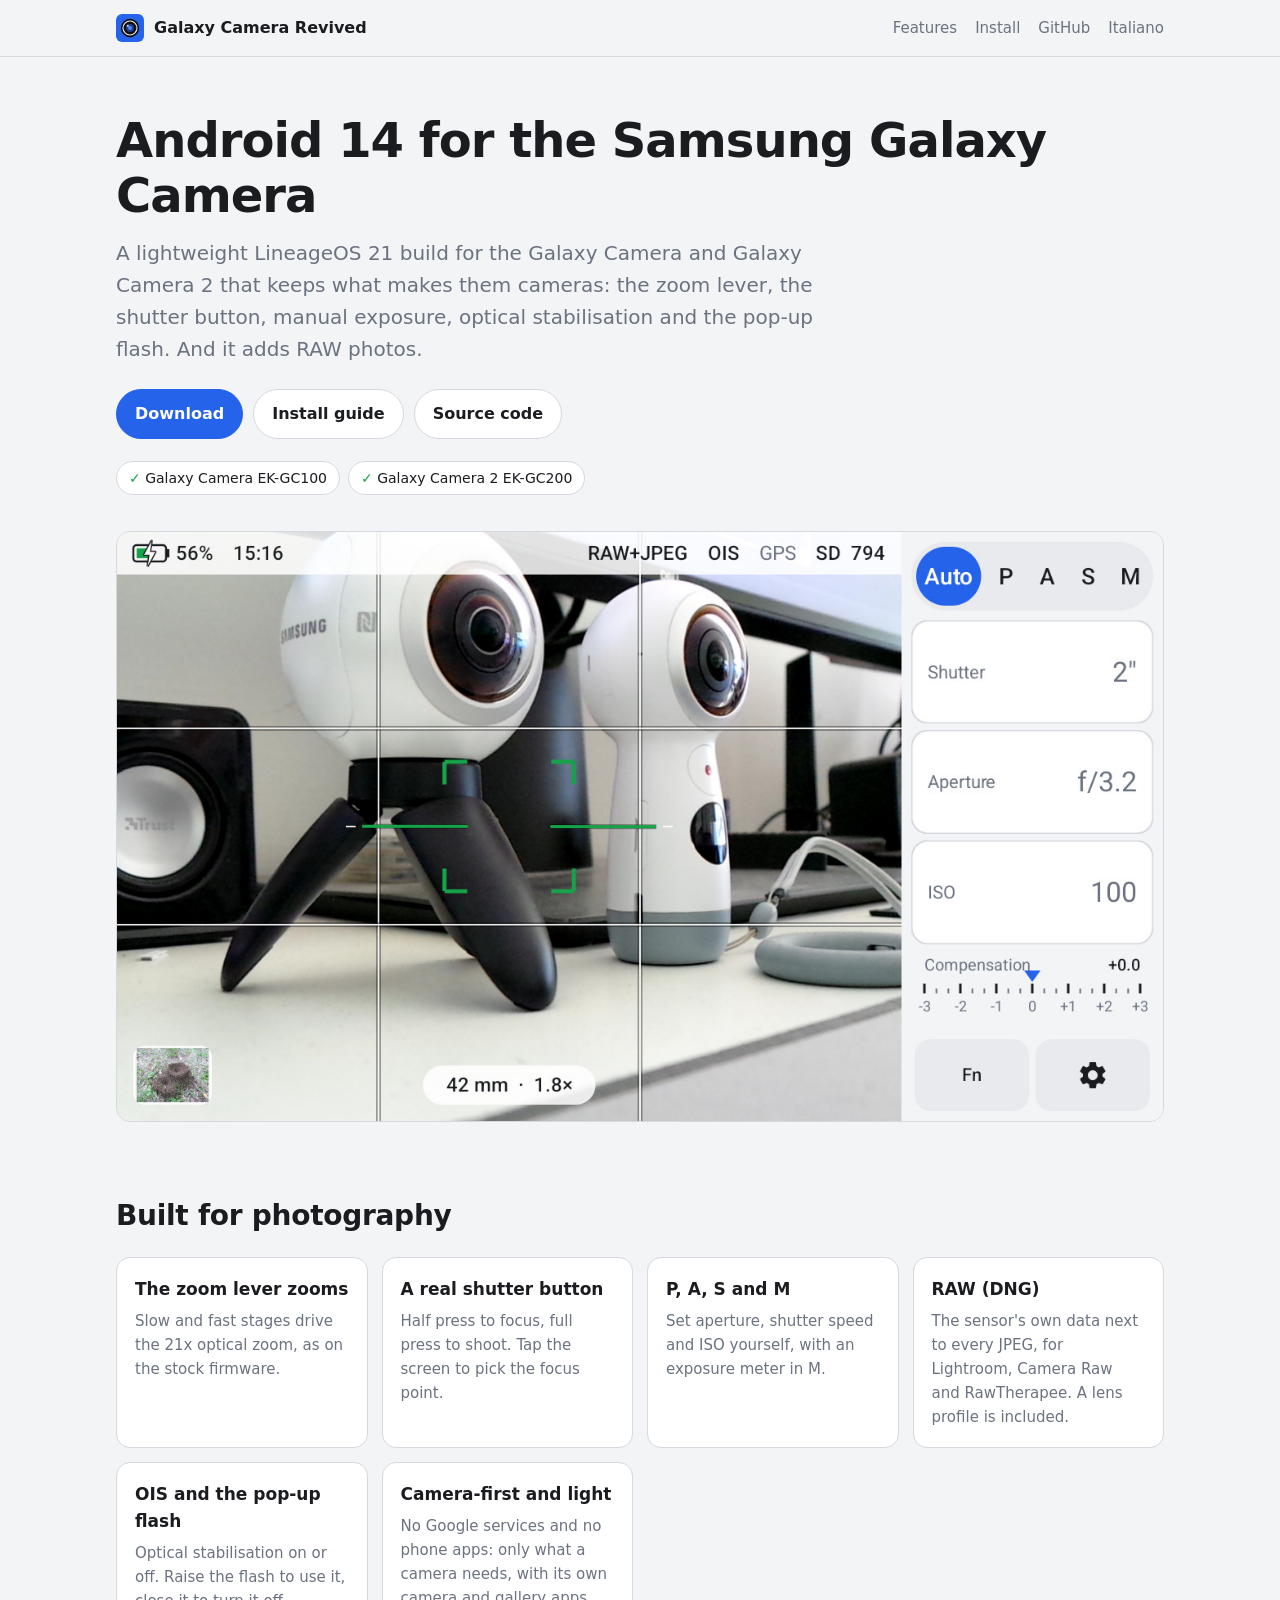
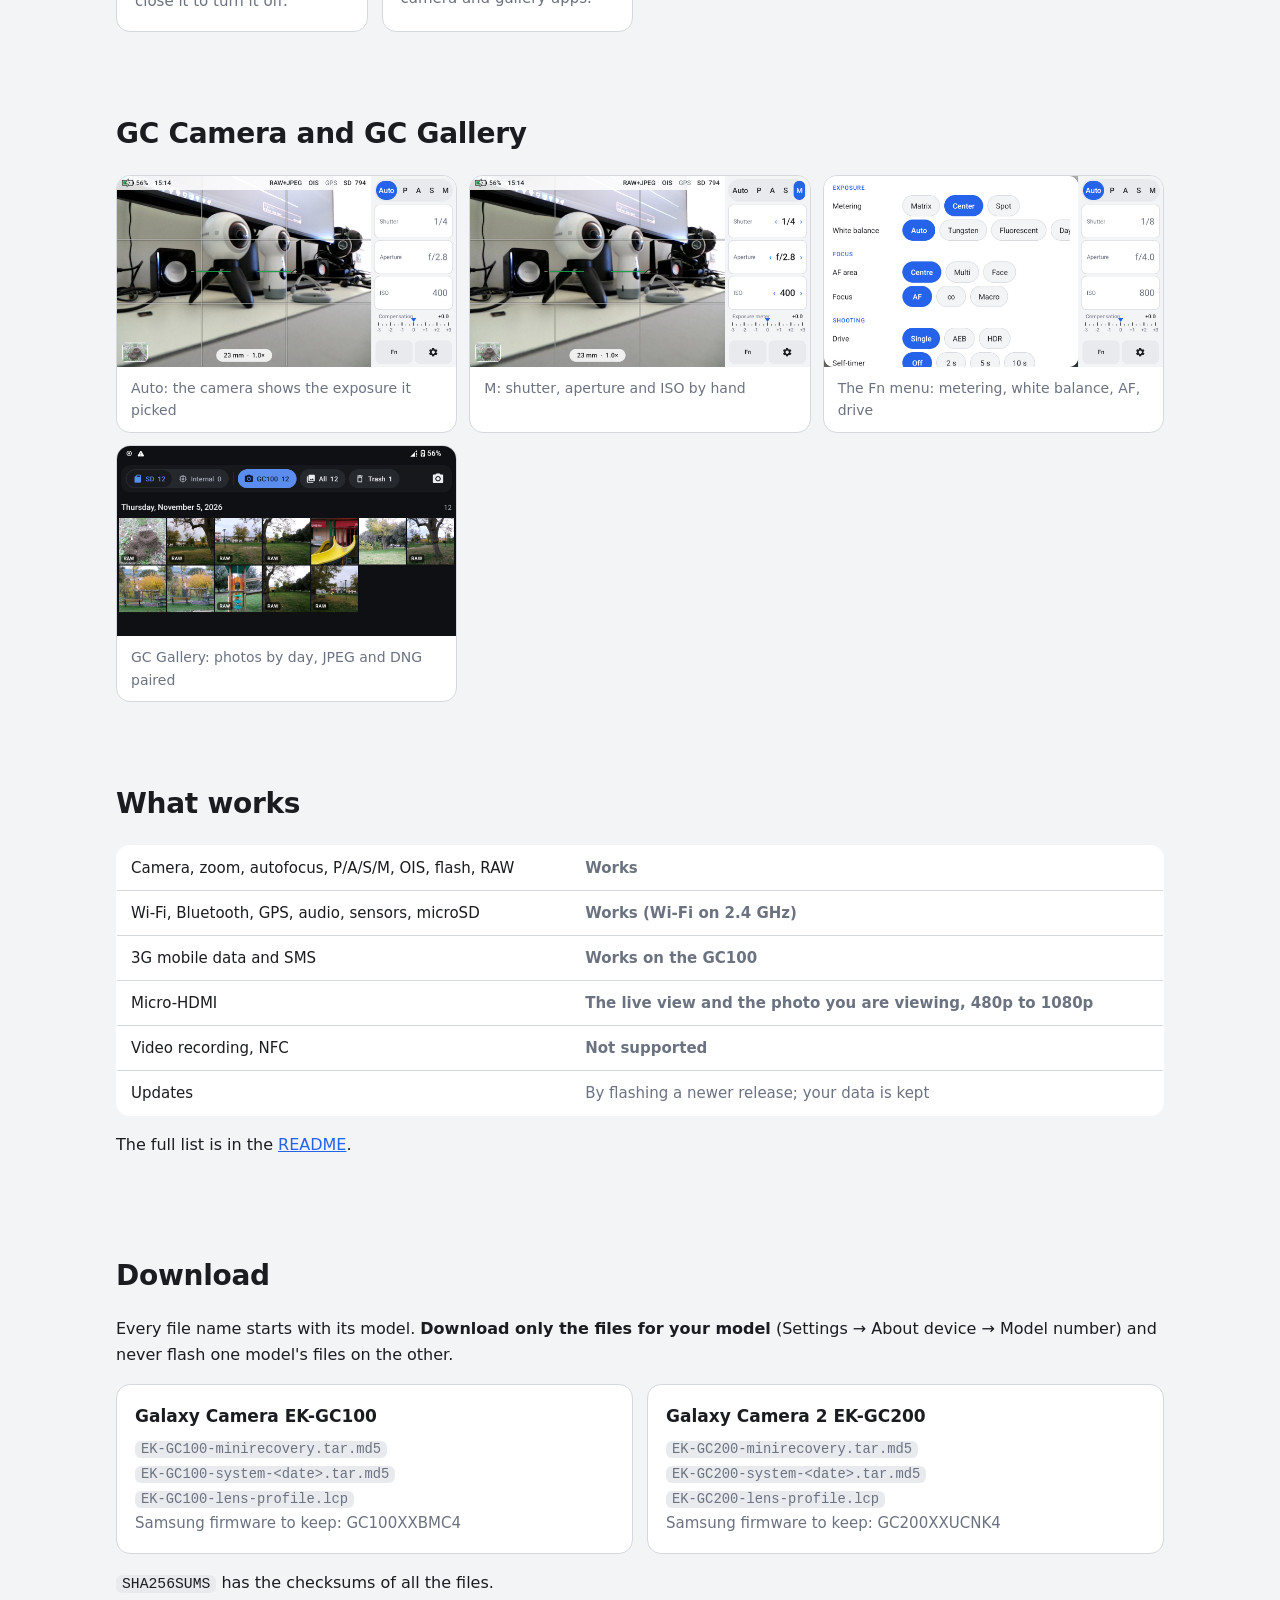
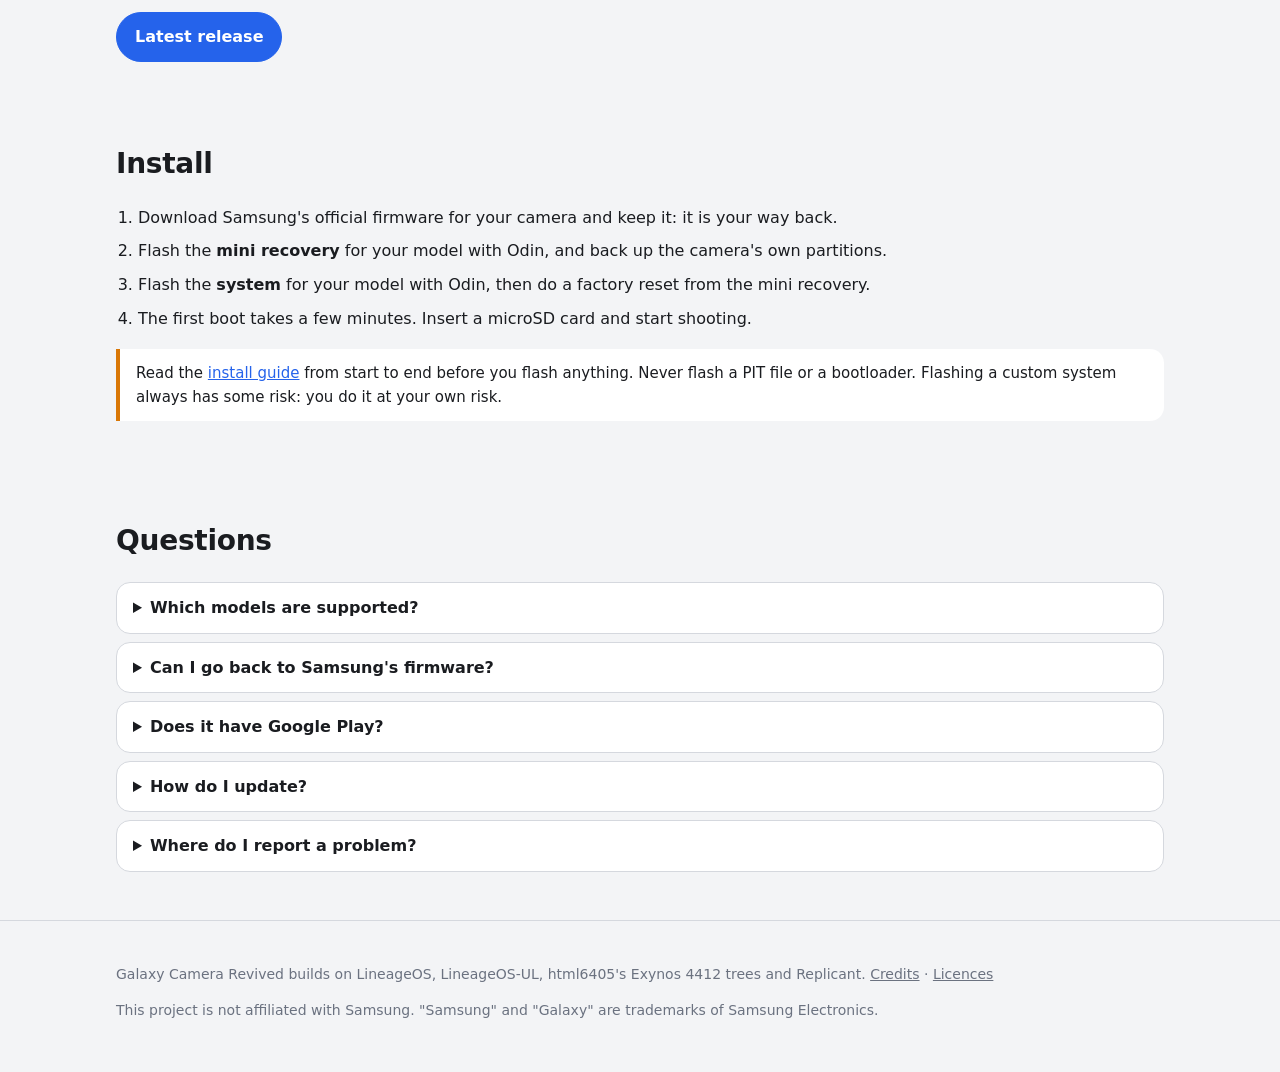
==== commit ff615cca: "Micro-HDMI: the camera's live view; release 20261114 - docs/HDMI.md: the live view (the camera HAL h" ====
--- a/docs/index.html
+++ b/docs/index.html
@@ -32,7 +32,7 @@
   "description": "A custom ROM (LineageOS 21, Android 14) for the Samsung Galaxy Camera EK-GC100 and Galaxy Camera 2 EK-GC200, with its own camera and gallery apps and RAW (DNG) support.",
   "applicationCategory": "OperatingSystem",
   "operatingSystem": "Android 14 (LineageOS 21)",
-  "softwareVersion": "20261112",
+  "softwareVersion": "20261114",
   "url": "https://simoneluconi.github.io/GalaxyCameraRevived/",
   "downloadUrl": "https://github.com/simoneluconi/GalaxyCameraRevived/releases/latest",
   "codeRepository": "https://github.com/simoneluconi/GalaxyCameraRevived",
@@ -116,7 +116,8 @@
       <tr><td>Camera, zoom, autofocus, P/A/S/M, OIS, flash, RAW</td><td class="ok">Works</td></tr>
       <tr><td>Wi-Fi, Bluetooth, GPS, audio, sensors, microSD</td><td class="ok">Works (Wi-Fi on 2.4 GHz)</td></tr>
       <tr><td>3G mobile data and SMS</td><td class="ok">Works on the GC100</td></tr>
-      <tr><td>Video recording, micro-HDMI, NFC</td><td class="no">Not supported</td></tr>
+      <tr><td>Micro-HDMI</td><td class="ok">The live view and the photo you are viewing, 480p to 1080p</td></tr>
+      <tr><td>Video recording, NFC</td><td class="no">Not supported</td></tr>
       <tr><td>Updates</td><td>By flashing a newer release; your data is kept</td></tr>
     </table>
     <p>The full list is in the <a href="https://github.com/simoneluconi/GalaxyCameraRevived#what-works">README</a>.</p>
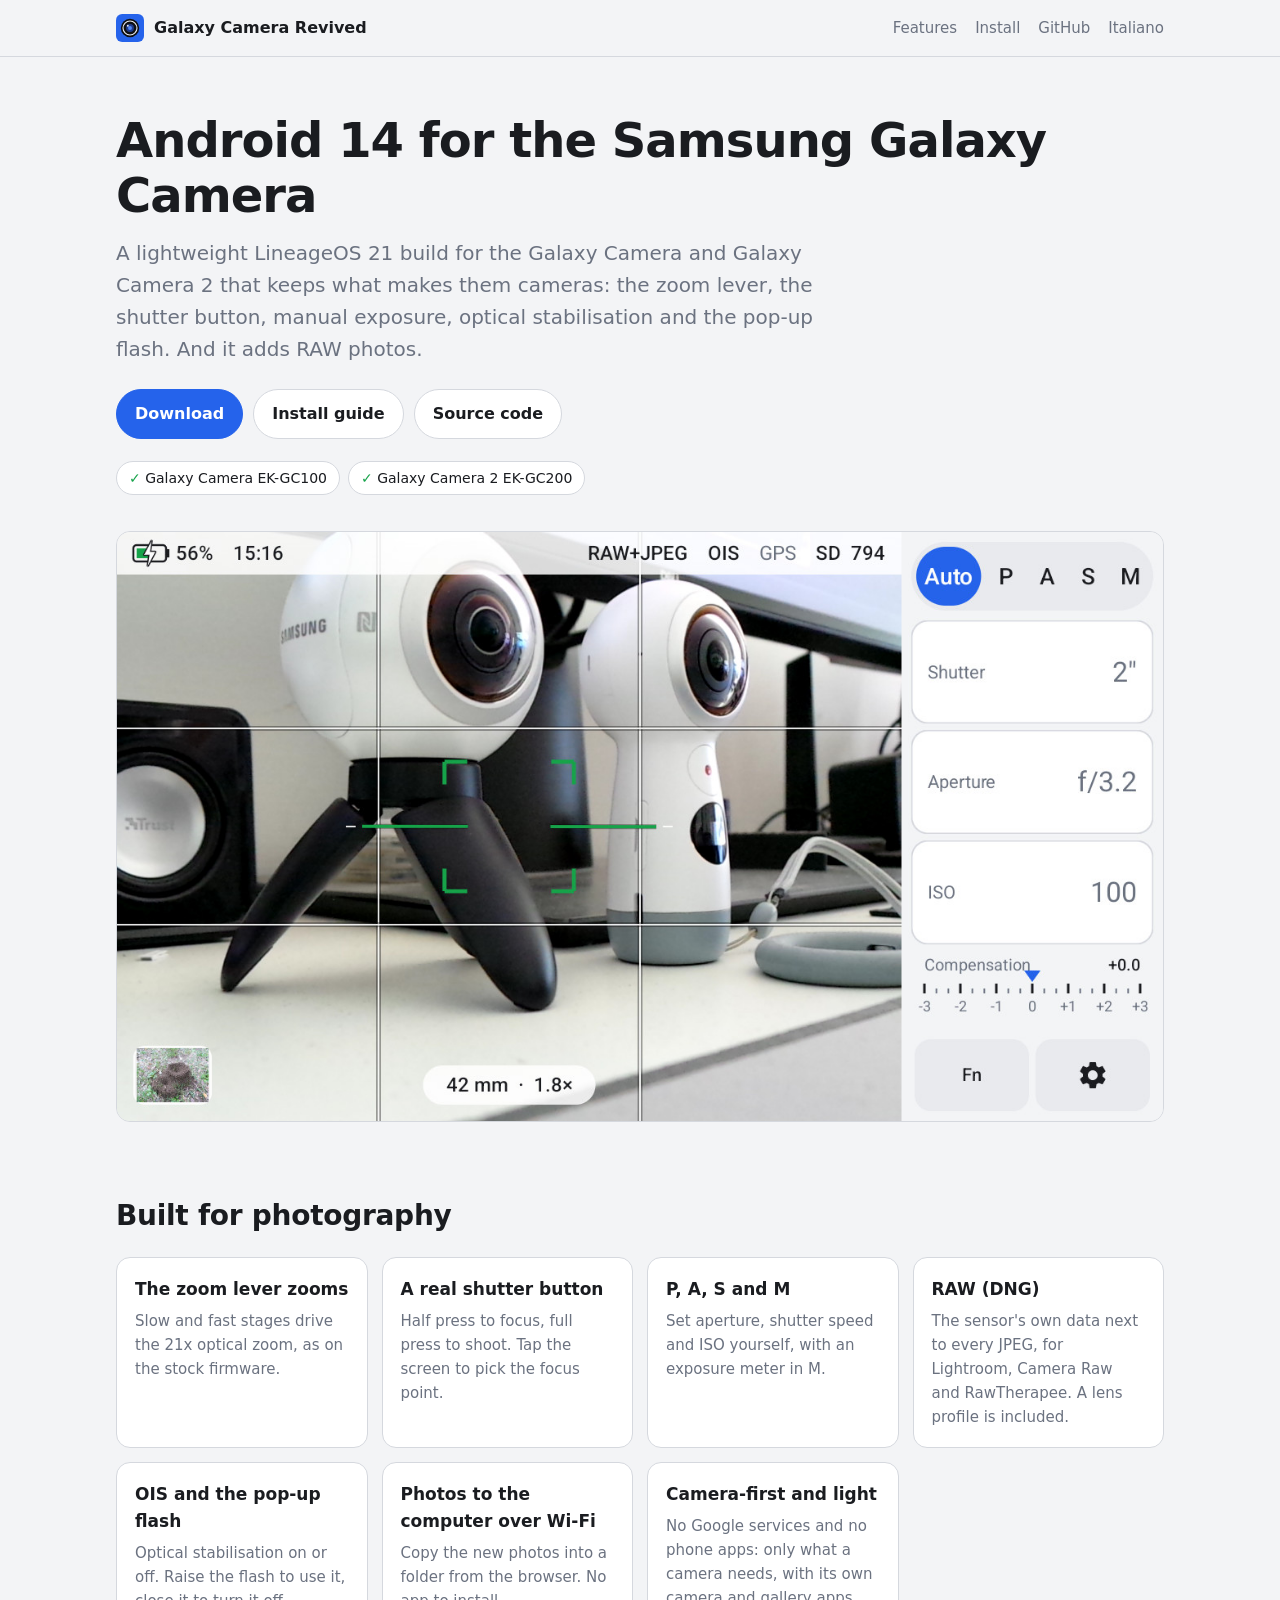
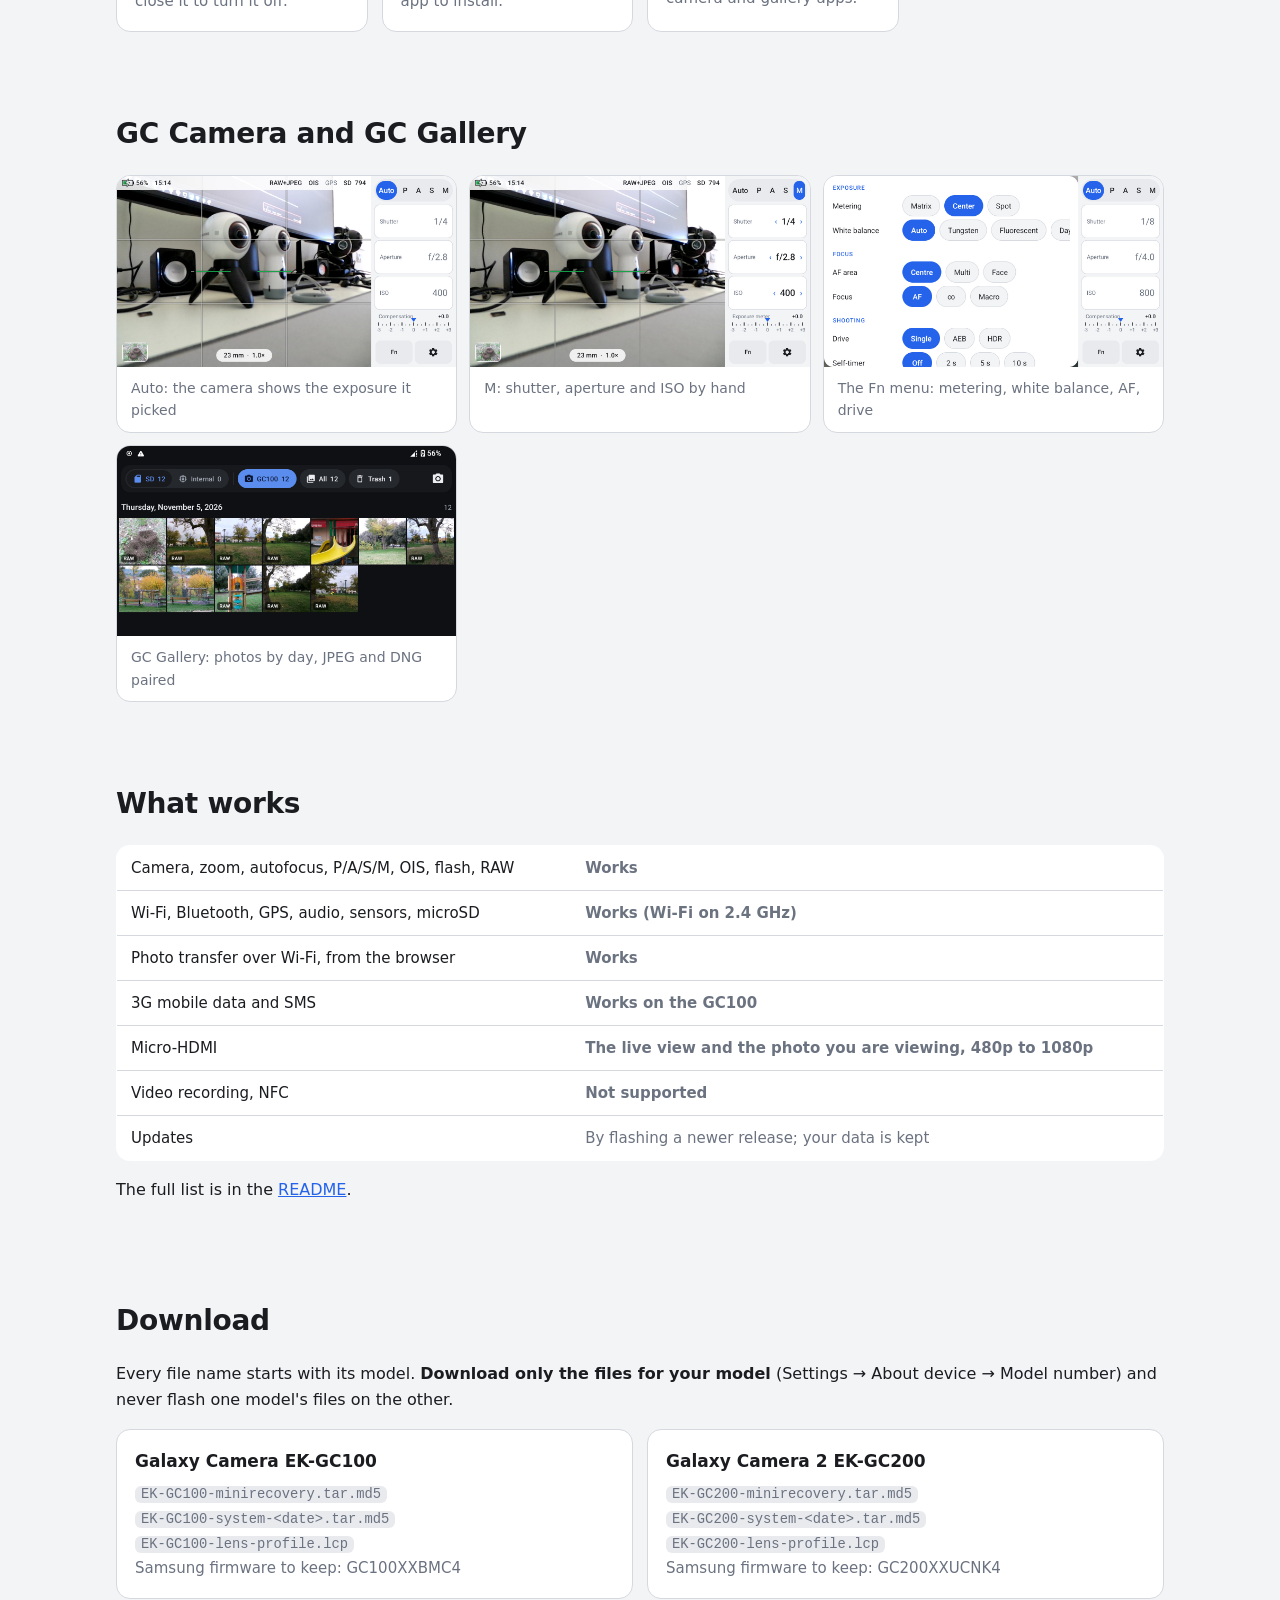
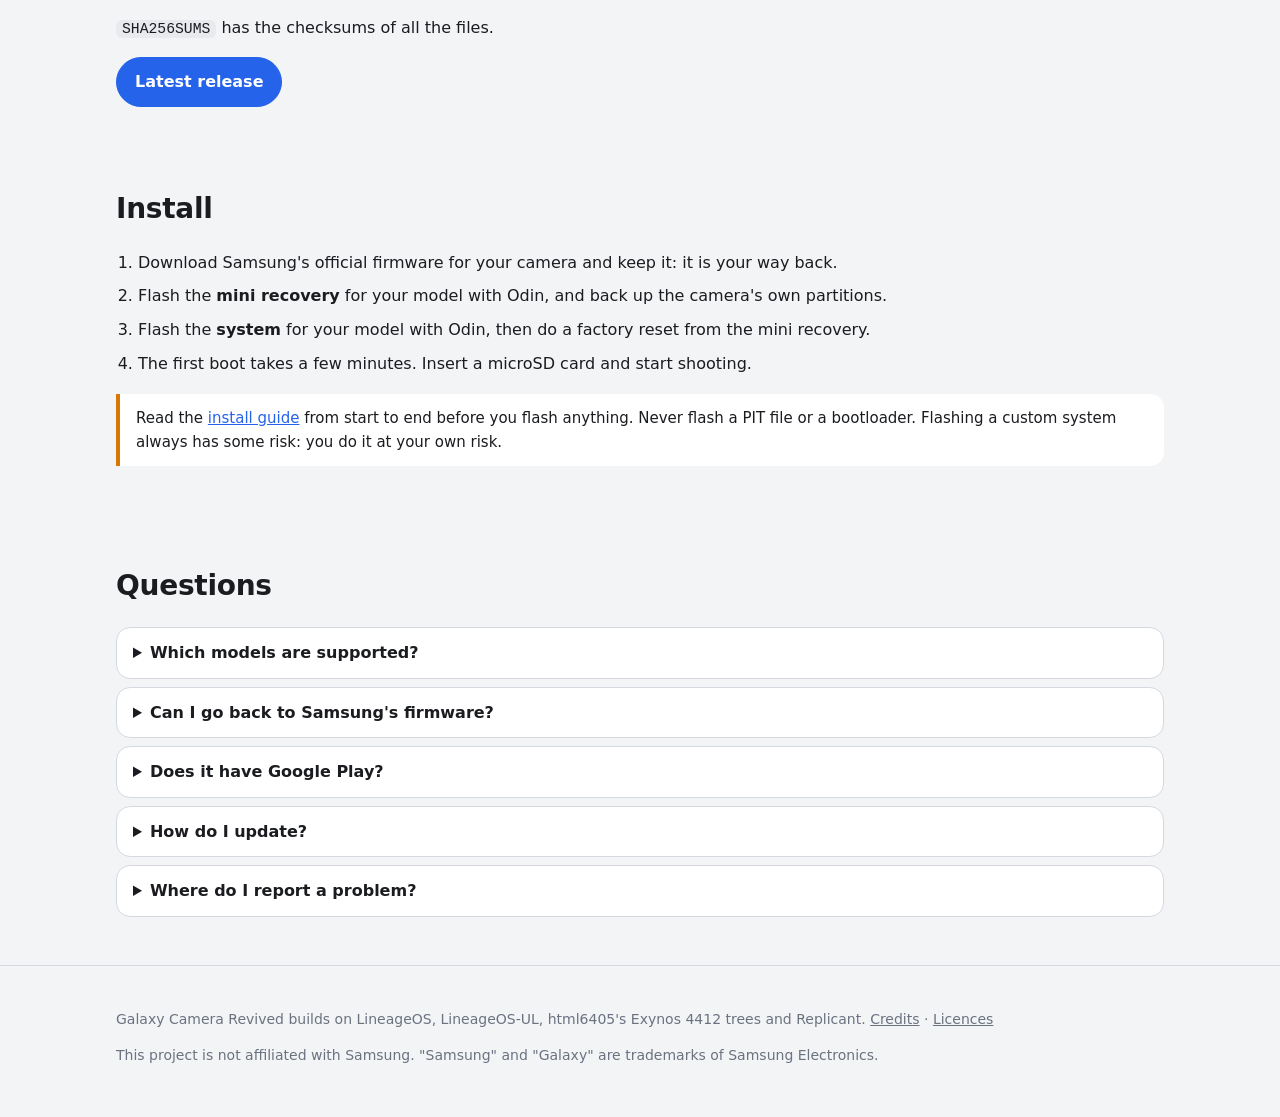
==== commit 94170003: "Docs: Wi-Fi transfer, 2.4 GHz only, restricted networking note - README and the site list the Wi-Fi " ====
--- a/docs/index.html
+++ b/docs/index.html
@@ -96,6 +96,7 @@
       <div class="card"><h3>P, A, S and M</h3><p>Set aperture, shutter speed and ISO yourself, with an exposure meter in M.</p></div>
       <div class="card"><h3>RAW (DNG)</h3><p>The sensor's own data next to every JPEG, for Lightroom, Camera Raw and RawTherapee. A lens profile is included.</p></div>
       <div class="card"><h3>OIS and the pop-up flash</h3><p>Optical stabilisation on or off. Raise the flash to use it, close it to turn it off.</p></div>
+      <div class="card"><h3>Photos to the computer over Wi-Fi</h3><p>Copy the new photos into a folder from the browser. No app to install.</p></div>
       <div class="card"><h3>Camera-first and light</h3><p>No Google services and no phone apps: only what a camera needs, with its own camera and gallery apps.</p></div>
     </div>
   </section>
@@ -115,6 +116,7 @@
     <table class="status">
       <tr><td>Camera, zoom, autofocus, P/A/S/M, OIS, flash, RAW</td><td class="ok">Works</td></tr>
       <tr><td>Wi-Fi, Bluetooth, GPS, audio, sensors, microSD</td><td class="ok">Works (Wi-Fi on 2.4 GHz)</td></tr>
+      <tr><td>Photo transfer over Wi-Fi, from the browser</td><td class="ok">Works</td></tr>
       <tr><td>3G mobile data and SMS</td><td class="ok">Works on the GC100</td></tr>
       <tr><td>Micro-HDMI</td><td class="ok">The live view and the photo you are viewing, 480p to 1080p</td></tr>
       <tr><td>Video recording, NFC</td><td class="no">Not supported</td></tr>
